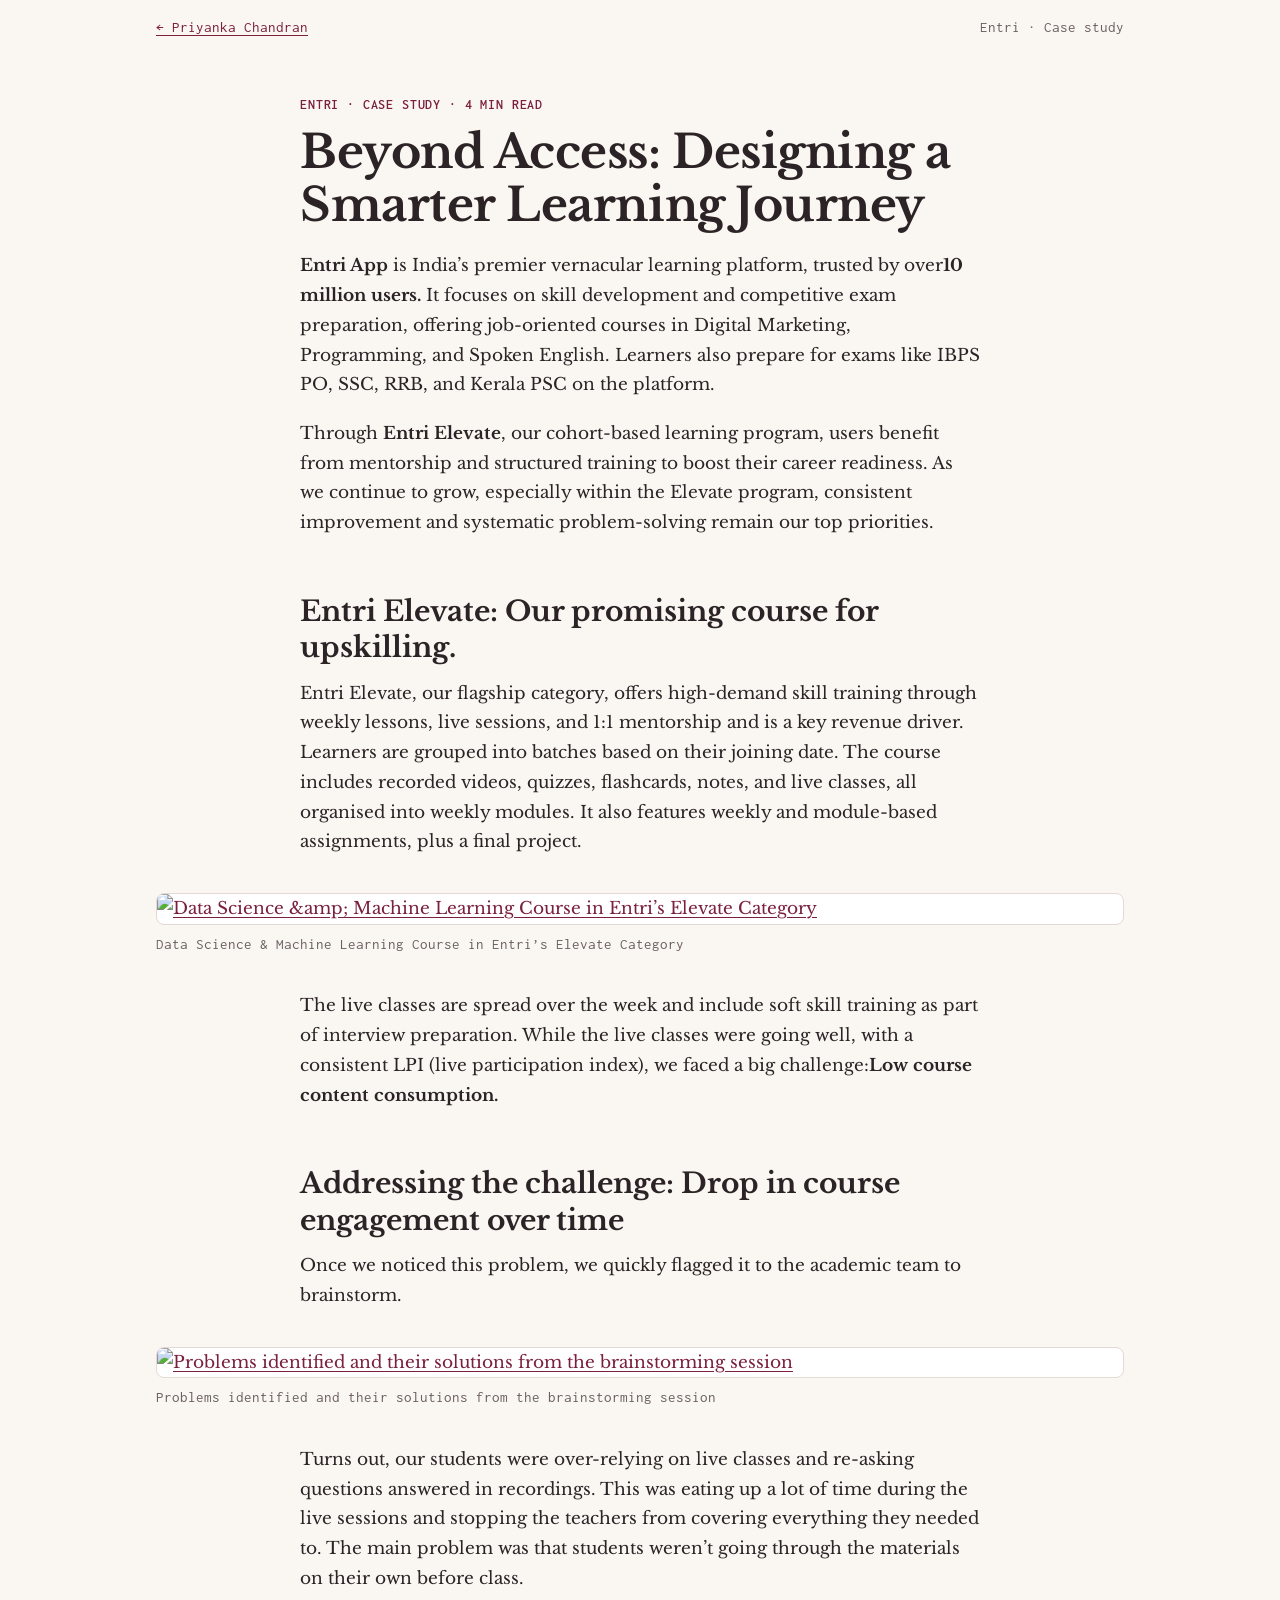
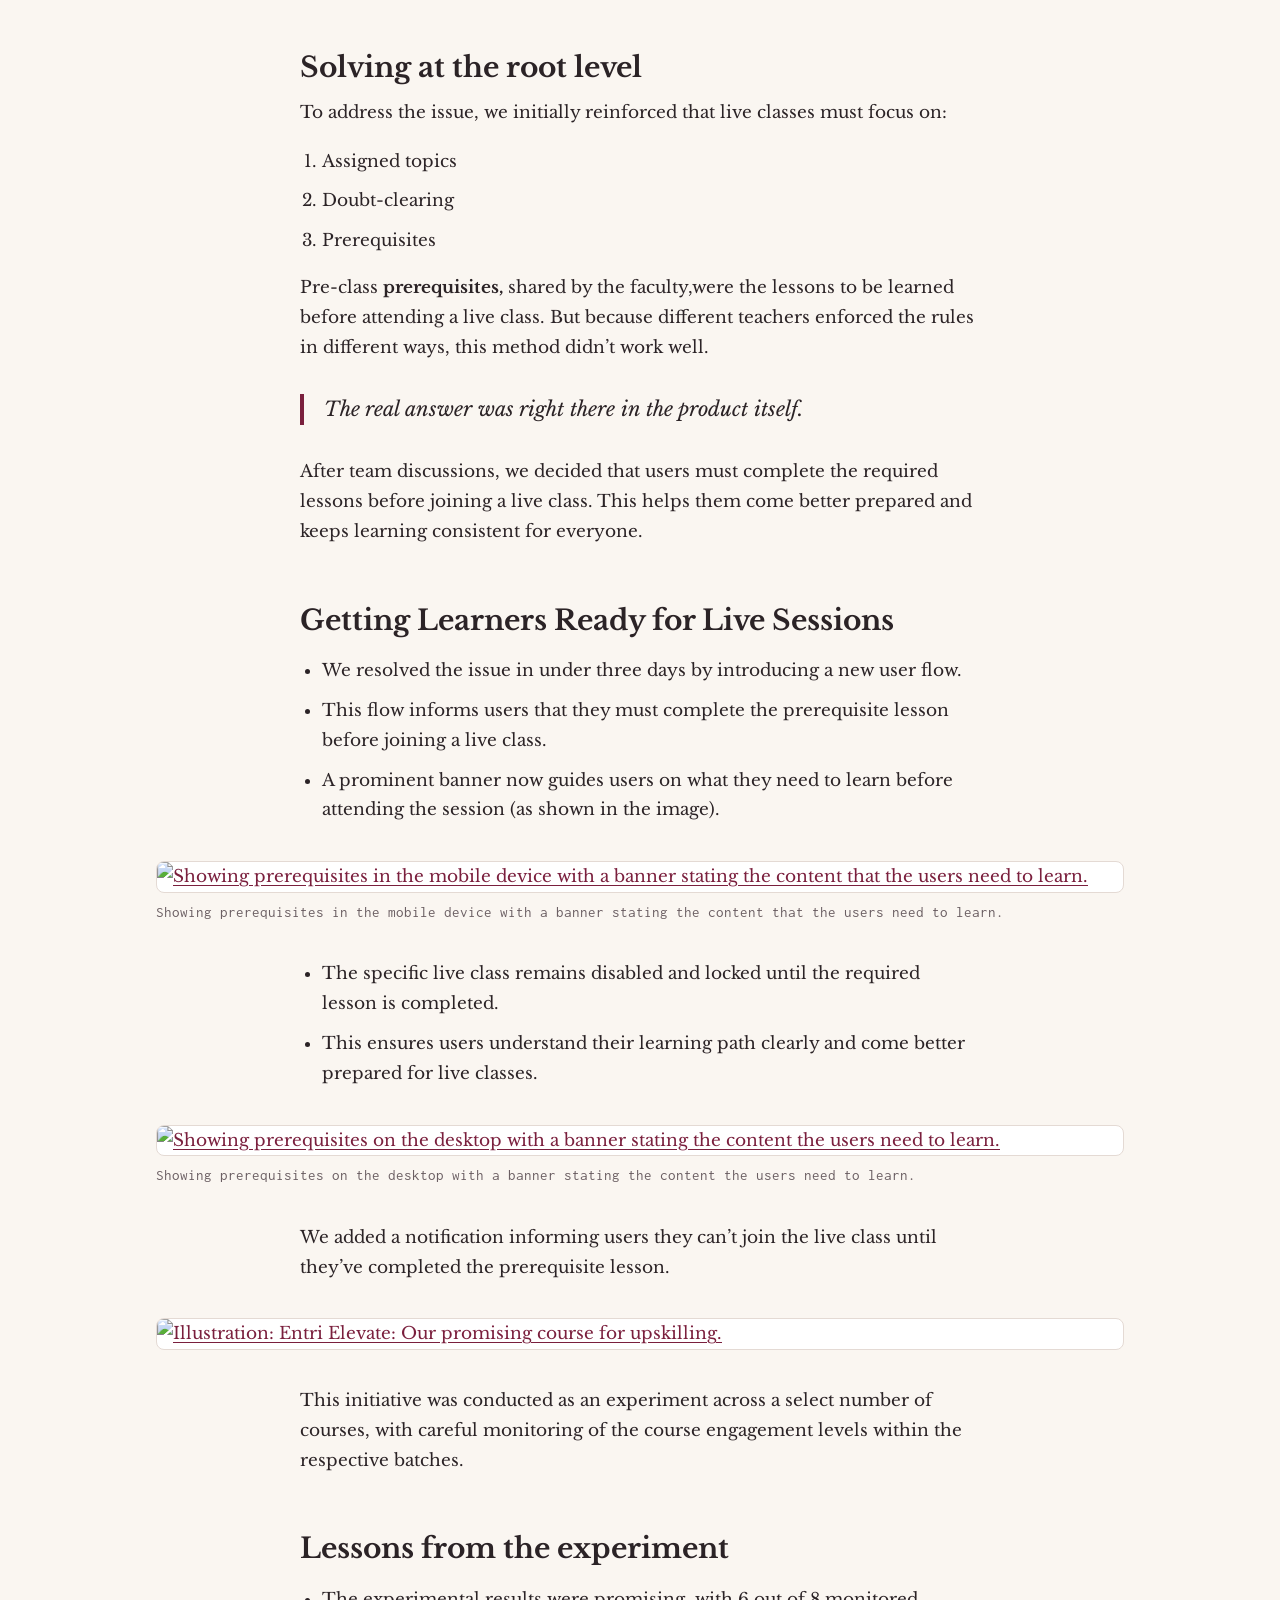
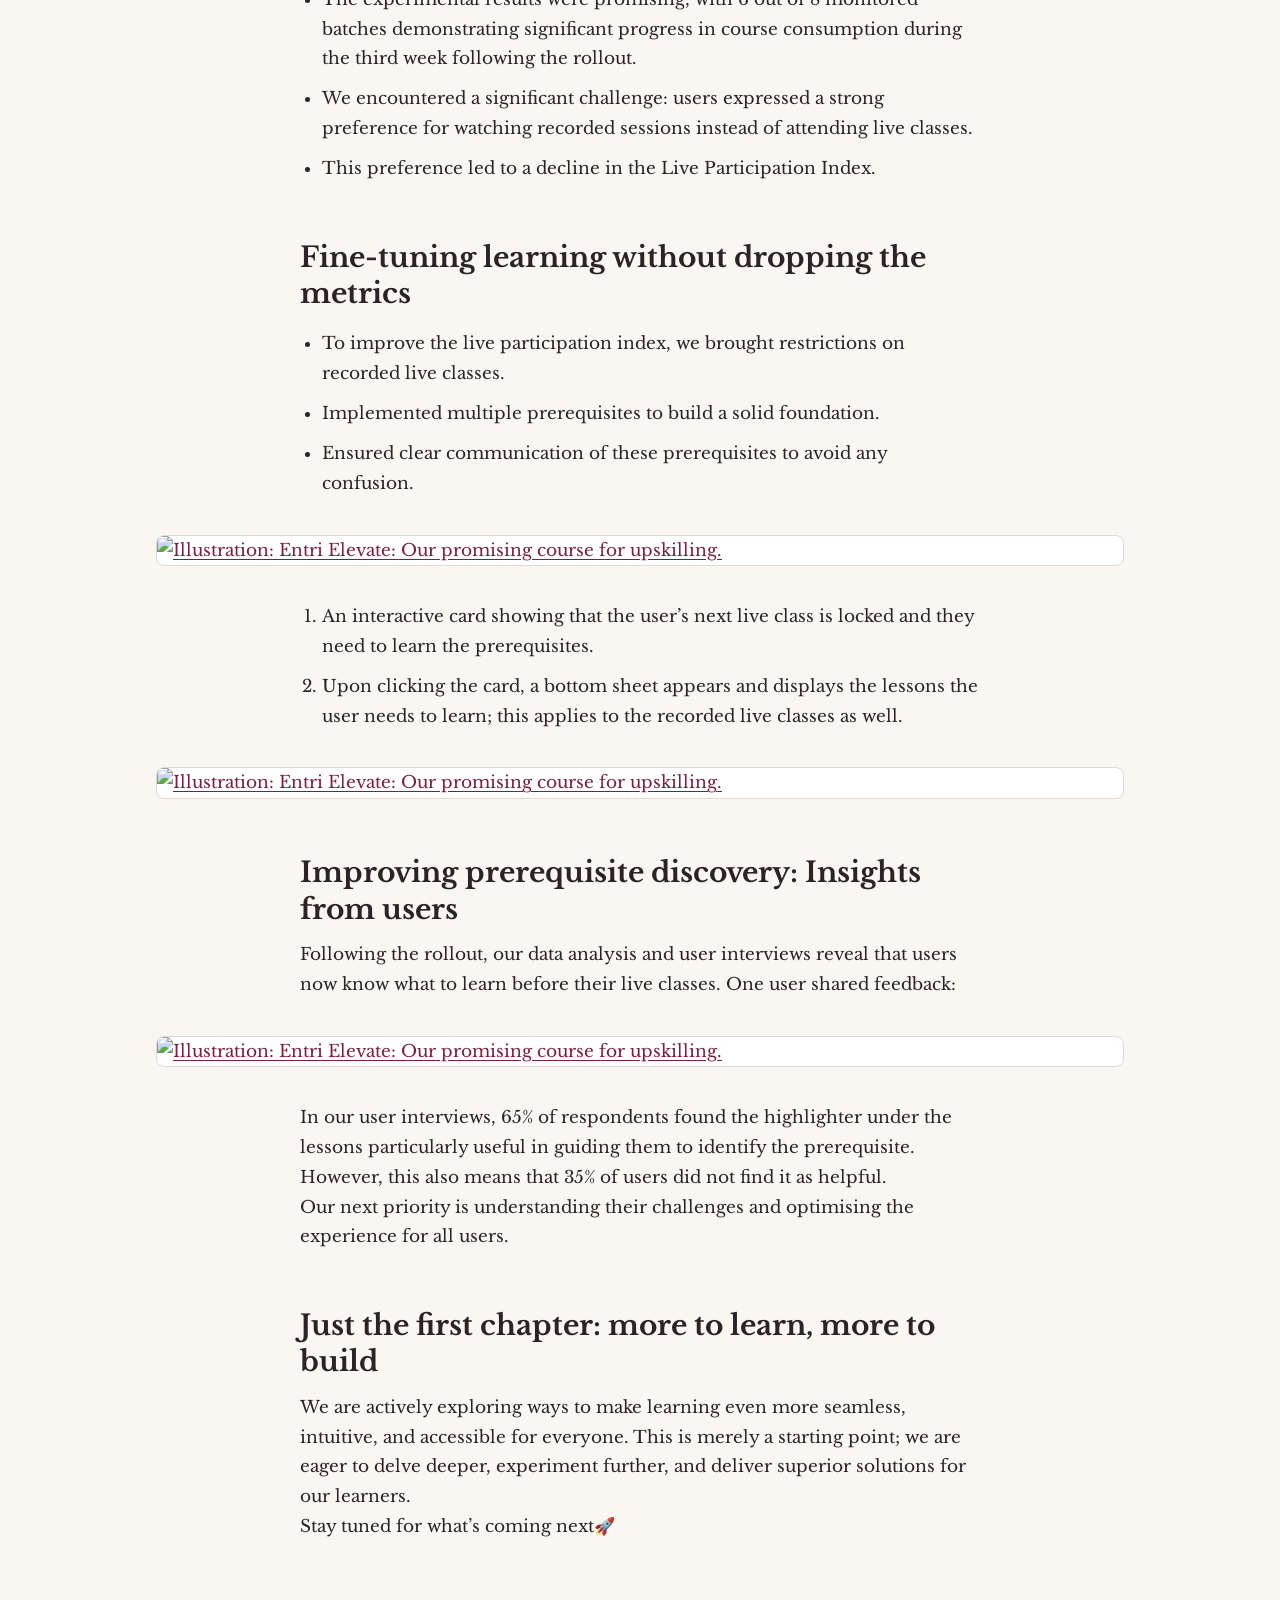
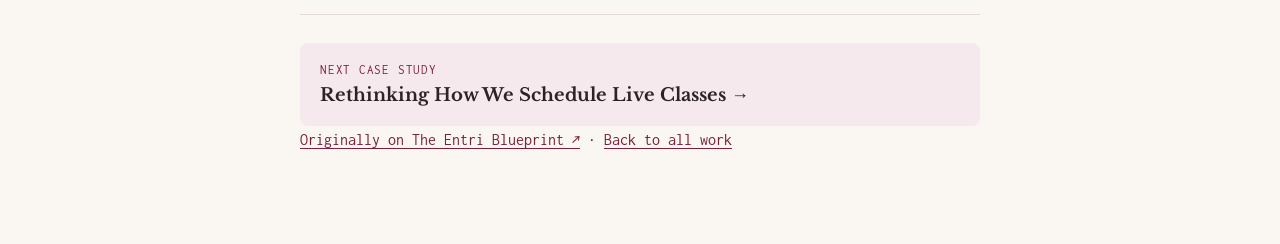
==== beyond-access/index.html @ 7c2c5c1c "Add case-study pages and assets from handoff package Co-Authored-By: Claude Opus 5.5 <noreply@anthro" ====
<!doctype html>
<html lang="en">
<head>
<meta charset="utf-8">
<meta name="viewport" content="width=device-width, initial-scale=1">
<title>Beyond Access: Designing a Smarter Learning Journey · Priyanka Chandran</title>
<meta name="description" content="Entri App is India’s premier vernacular learning platform, trusted by over10 million users. It focuses on skill development and competitive exam preparation, offering job-oriented courses in Digital M">
<link rel="canonical" href="https://pepperandpixels.com/beyond-access/">
<meta property="og:type" content="article">
<meta property="og:title" content="Beyond Access: Designing a Smarter Learning Journey">
<meta property="og:description" content="Entri App is India’s premier vernacular learning platform, trusted by over10 million users. It focuses on skill development and competitive exam preparation, offering job-oriented courses in Digital M">
<meta property="og:url" content="https://pepperandpixels.com/beyond-access/">
<link rel="preconnect" href="https://fonts.googleapis.com"><link rel="preconnect" href="https://fonts.gstatic.com" crossorigin>
<link href="https://fonts.googleapis.com/css2?family=Inconsolata:wght@400;600&family=Libre+Baskerville:ital,wght@0,400;0,700;1,400&display=swap" rel="stylesheet">
<link rel="stylesheet" href="/assets/case-study.css">
</head>
<body>
<a class="skip" href="#main">Skip to content</a>
<header class="bar"><a href="/">← Priyanka Chandran</a><span>Entri · Case study</span></header>
<main id="main" class="cs">
<p class="eyebrow">Entri · Case study · 4 min read</p>
<h1>Beyond Access: Designing a Smarter Learning Journey</h1>
<p><strong>Entri App</strong> is India’s premier vernacular learning platform, trusted by over<strong>10 million users.</strong> It focuses on skill development and competitive exam preparation, offering job-oriented courses in Digital Marketing, Programming, and Spoken English. Learners also prepare for exams like IBPS PO, SSC, RRB, and Kerala PSC on the platform.</p>
<p>Through <strong>Entri Elevate</strong>, our cohort-based learning program, users benefit from mentorship and structured training to boost their career readiness. As we continue to grow, especially within the Elevate program, consistent improvement and systematic problem-solving remain our top priorities.</p>
<h2 id="entri-elevate-our-promising-course-for-upskilling">Entri Elevate: Our promising course for upskilling.</h2>
<p>Entri Elevate, our flagship category, offers high-demand skill training through weekly lessons, live sessions, and 1:1 mentorship and is a key revenue driver.<br>Learners are grouped into batches based on their joining date. The course includes recorded videos, quizzes, flashcards, notes, and live classes, all organised into weekly modules. It also features weekly and module-based assignments, plus a final project.</p>
<div class="figs figs-1"><figure><a href="/img/beyond-access/01.webp" target="_blank" rel="noopener" aria-label="Open full-size image: Data Science &amp;amp; Machine Learning Course in Entri’s Elevate Category"><img src="/img/beyond-access/01.webp" alt="Data Science &amp;amp; Machine Learning Course in Entri’s Elevate Category" loading="lazy" decoding="async"></a><figcaption>Data Science &amp; Machine Learning Course in Entri’s Elevate Category</figcaption></figure></div>
<p>The live classes are spread over the week and include soft skill training as part of interview preparation. While the live classes were going well, with a consistent LPI (live participation index), we faced a big challenge:<strong>Low course content consumption.</strong></p>
<h2 id="addressing-the-challenge-drop-in-course-engagement-over-time">Addressing the challenge: Drop in course engagement over time</h2>
<p>Once we noticed this problem, we quickly flagged it to the academic team to brainstorm.</p>
<div class="figs figs-1"><figure><a href="/img/beyond-access/02.webp" target="_blank" rel="noopener" aria-label="Open full-size image: Problems identified and their solutions from the brainstorming session"><img src="/img/beyond-access/02.webp" alt="Problems identified and their solutions from the brainstorming session" loading="lazy" decoding="async"></a><figcaption>Problems identified and their solutions from the brainstorming session</figcaption></figure></div>
<p>Turns out, our students were over-relying on live classes and re-asking questions answered in recordings. This was eating up a lot of time during the live sessions and stopping the teachers from covering everything they needed to. The main problem was that students weren’t going through the materials on their own before class.</p>
<h2 id="solving-at-the-root-level">Solving at the root level</h2>
<p>To address the issue, we initially reinforced that live classes must focus on:</p>
<ol><li>Assigned topics</li><li>Doubt-clearing</li><li>Prerequisites</li></ol>
<p>Pre-class <strong>prerequisites,</strong> shared by the faculty,<strong></strong>were the lessons to be learned before attending a live class. But because different teachers enforced the rules in different ways, this method didn’t work well.</p>
<blockquote>The real answer was right there in the product itself.</blockquote>
<p>After team discussions, we decided that users must complete the required lessons before joining a live class. This helps them come better prepared and keeps learning consistent for everyone.</p>
<h2 id="getting-learners-ready-for-live-sessions">Getting Learners Ready for Live Sessions</h2>
<ul><li>We resolved the issue in under three days by introducing a new user flow.</li><li>This flow informs users that they must complete the prerequisite lesson before joining a live class.</li><li>A prominent banner now guides users on what they need to learn before attending the session (as shown in the image).</li></ul>
<div class="figs figs-1"><figure><a href="/img/beyond-access/03.webp" target="_blank" rel="noopener" aria-label="Open full-size image: Showing prerequisites in the mobile device with a banner stating the content that the users need to learn."><img src="/img/beyond-access/03.webp" alt="Showing prerequisites in the mobile device with a banner stating the content that the users need to learn." loading="lazy" decoding="async"></a><figcaption>Showing prerequisites in the mobile device with a banner stating the content that the users need to learn.</figcaption></figure></div>
<ul><li>The specific live class remains disabled and locked until the required lesson is completed.</li><li>This ensures users understand their learning path clearly and come better prepared for live classes.</li></ul>
<div class="figs figs-1"><figure><a href="/img/beyond-access/04.webp" target="_blank" rel="noopener" aria-label="Open full-size image: Showing prerequisites on the desktop with a banner stating the content the users need to learn."><img src="/img/beyond-access/04.webp" alt="Showing prerequisites on the desktop with a banner stating the content the users need to learn." loading="lazy" decoding="async"></a><figcaption>Showing prerequisites on the desktop with a banner stating the content the users need to learn.</figcaption></figure></div>
<p>We added a notification informing users they can’t join the live class until they’ve completed the prerequisite lesson.</p>
<div class="figs figs-1"><figure><a href="/img/beyond-access/05.webp" target="_blank" rel="noopener" aria-label="Open full-size image: Illustration: Entri Elevate: Our promising course for upskilling."><img src="/img/beyond-access/05.webp" alt="Illustration: Entri Elevate: Our promising course for upskilling." loading="lazy" decoding="async"></a></figure></div>
<p>This initiative was conducted as an experiment across a select number of courses, with careful monitoring of the course engagement levels within the respective batches.</p>
<h2 id="lessons-from-the-experiment">Lessons from the experiment</h2>
<ul><li>The experimental results were promising, with 6 out of 8 monitored batches demonstrating significant progress in course consumption during the third week following the rollout.</li><li>We encountered a significant challenge: users expressed a strong preference for watching recorded sessions instead of attending live classes.</li><li>This preference led to a decline in the Live Participation Index.</li></ul>
<h2 id="fine-tuning-learning-without-dropping-the-metrics">Fine-tuning learning without dropping the metrics</h2>
<ul><li>To improve the live participation index, we brought restrictions on recorded live classes.</li><li>Implemented multiple prerequisites to build a solid foundation.</li><li>Ensured clear communication of these prerequisites to avoid any confusion.</li></ul>
<div class="figs figs-1"><figure><a href="/img/beyond-access/06.webp" target="_blank" rel="noopener" aria-label="Open full-size image: Illustration: Entri Elevate: Our promising course for upskilling."><img src="/img/beyond-access/06.webp" alt="Illustration: Entri Elevate: Our promising course for upskilling." loading="lazy" decoding="async"></a></figure></div>
<ol><li>An interactive card showing that the user’s next live class is locked and they need to learn the prerequisites.</li><li>Upon clicking the card, a bottom sheet appears and displays the lessons the user needs to learn; this applies to the recorded live classes as well.</li></ol>
<div class="figs figs-1"><figure><a href="/img/beyond-access/07.webp" target="_blank" rel="noopener" aria-label="Open full-size image: Illustration: Entri Elevate: Our promising course for upskilling."><img src="/img/beyond-access/07.webp" alt="Illustration: Entri Elevate: Our promising course for upskilling." loading="lazy" decoding="async"></a></figure></div>
<h2 id="improving-prerequisite-discovery-insights-from-users">Improving prerequisite discovery: Insights from users</h2>
<p>Following the rollout, our data analysis and user interviews reveal that users now know what to learn before their live classes. One user shared feedback:</p>
<div class="figs figs-1"><figure><a href="/img/beyond-access/08.webp" target="_blank" rel="noopener" aria-label="Open full-size image: Illustration: Entri Elevate: Our promising course for upskilling."><img src="/img/beyond-access/08.webp" alt="Illustration: Entri Elevate: Our promising course for upskilling." loading="lazy" decoding="async"></a></figure></div>
<p>In our user interviews, 65% of respondents found the highlighter under the lessons particularly useful in guiding them to identify the prerequisite. However, this also means that 35% of users did not find it as helpful.<br>Our next priority is understanding their challenges and optimising the experience for all users.</p>
<h2 id="just-the-first-chapter-more-to-learn-more-to-build">Just the first chapter: more to learn, more to build</h2>
<p>We are actively exploring ways to make learning even more seamless, intuitive, and accessible for everyone. This is merely a starting point; we are eager to delve deeper, experiment further, and deliver superior solutions for our learners.<br>Stay tuned for what’s coming next🚀</p>
<nav class="cs-end" aria-label="More">
  <a class="next" href="/live-classes/"><small>Next case study</small>Rethinking How We Schedule Live Classes →</a>
  <p><a href="https://epd-blog.entri.team/beyond-access-designing-a-smarter-learning-journey-f941a3b6b0d4" target="_blank" rel="noopener">Originally on The Entri Blueprint ↗</a> · <a href="/">Back to all work</a></p>
</nav>
</main>
</body>
</html>
---- assets/case-study.css ----
/* Case-study pages. Palette is a placeholder: change the variables, nothing else. */
:root{
  --bg:#FAF6F1; --ink:#2B2326; --muted:#6B5F63; --line:#E4DAD4;
  --accent:#7A1F3D; --accent-strong:#5E1630; --tint:#F6E9ED;
  --font-body:"Libre Baskerville",Georgia,"Times New Roman",serif;
  --font-mono:"Inconsolata",ui-monospace,Menlo,Consolas,monospace;
}
*{box-sizing:border-box}
html{-webkit-text-size-adjust:100%}
body{margin:0;background:var(--bg);color:var(--ink);font:400 17px/1.75 var(--font-body)}
.skip{position:absolute;left:-999px;top:8px;background:var(--accent);color:#fff;padding:8px 12px;z-index:10}
.skip:focus{left:8px}
.bar{display:flex;justify-content:space-between;gap:16px;max-width:1000px;margin:0 auto;padding:18px 16px;font:400 15px/1.3 var(--font-mono)}
.bar span{color:var(--muted)}
a{color:var(--accent);text-underline-offset:3px}
a:hover{color:var(--accent-strong)}
a:focus-visible{outline:3px solid var(--accent);outline-offset:3px;border-radius:2px}
.cs{max-width:1000px;margin:0 auto;padding:8px 16px 72px}
.cs > :is(p,h1,h2,h3,ul,ol,blockquote,dl,nav){max-width:680px;margin-inline:auto}
.eyebrow{font:600 14px/1.3 var(--font-mono);letter-spacing:.06em;text-transform:uppercase;color:var(--accent);margin-top:32px;margin-bottom:12px}
h1{font:700 clamp(30px,6vw,46px)/1.15 var(--font-body);margin-top:0;margin-bottom:20px;letter-spacing:-.01em}
h2{font:700 clamp(23px,4vw,28px)/1.3 var(--font-body);margin-top:56px;margin-bottom:12px}
h3{font:700 20px/1.4 var(--font-body);margin-top:36px}
p,li{margin-top:0;margin-bottom:1.1em}
ul,ol{padding-left:1.3em}
li{margin-bottom:.6em}
.dek{font-style:italic;font-size:19px;line-height:1.6;color:var(--muted)}
.callout{background:var(--tint);border-left:4px solid var(--accent);padding:16px 20px;border-radius:0 6px 6px 0;margin-block:28px}
.glance{display:grid;grid-template-columns:repeat(auto-fit,minmax(200px,1fr));gap:0 24px;margin-block:28px;padding:16px 0;border-block:1px solid var(--line);font-family:var(--font-mono);font-size:16px;line-height:1.5}
.glance div{padding:8px 0}
.glance dt{font-size:13px;letter-spacing:.06em;text-transform:uppercase;color:var(--muted)}
.glance dd{margin:2px 0 0}
blockquote{margin-block:32px;padding-left:20px;border-left:4px solid var(--accent);font-style:italic;font-size:20px;line-height:1.55}
.figs{display:grid;gap:16px;margin:36px 0}
.figs-2,.figs-4{grid-template-columns:1fr}
figure{margin:0}
figure a{display:block}
figure img{display:block;width:100%;height:auto;border:1px solid var(--line);border-radius:8px;background:#fff}
figcaption{font:400 15px/1.5 var(--font-mono);color:var(--muted);margin-top:8px}
@media (min-width:820px){ .figs-2,.figs-4{grid-template-columns:1fr 1fr} .figs-3{grid-template-columns:1fr 1fr 1fr} }
.cs-end{margin-top:72px;padding-top:28px;border-top:1px solid var(--line);font-family:var(--font-mono);font-size:16px}
.cs-end .next{display:block;padding:18px 20px;background:var(--tint);border-radius:8px;text-decoration:none;color:var(--ink);font:700 18px/1.4 var(--font-body)}
.cs-end .next small{display:block;font:400 13px/1.4 var(--font-mono);letter-spacing:.06em;text-transform:uppercase;color:var(--accent);margin-bottom:4px}
.cs-end .next:hover{outline:2px solid var(--accent)}
@media (max-width:480px){ body{font-size:16px} .glance{grid-template-columns:1fr 1fr} }
@media (prefers-reduced-motion:no-preference){ .cs-end .next{transition:outline-color .2s} }
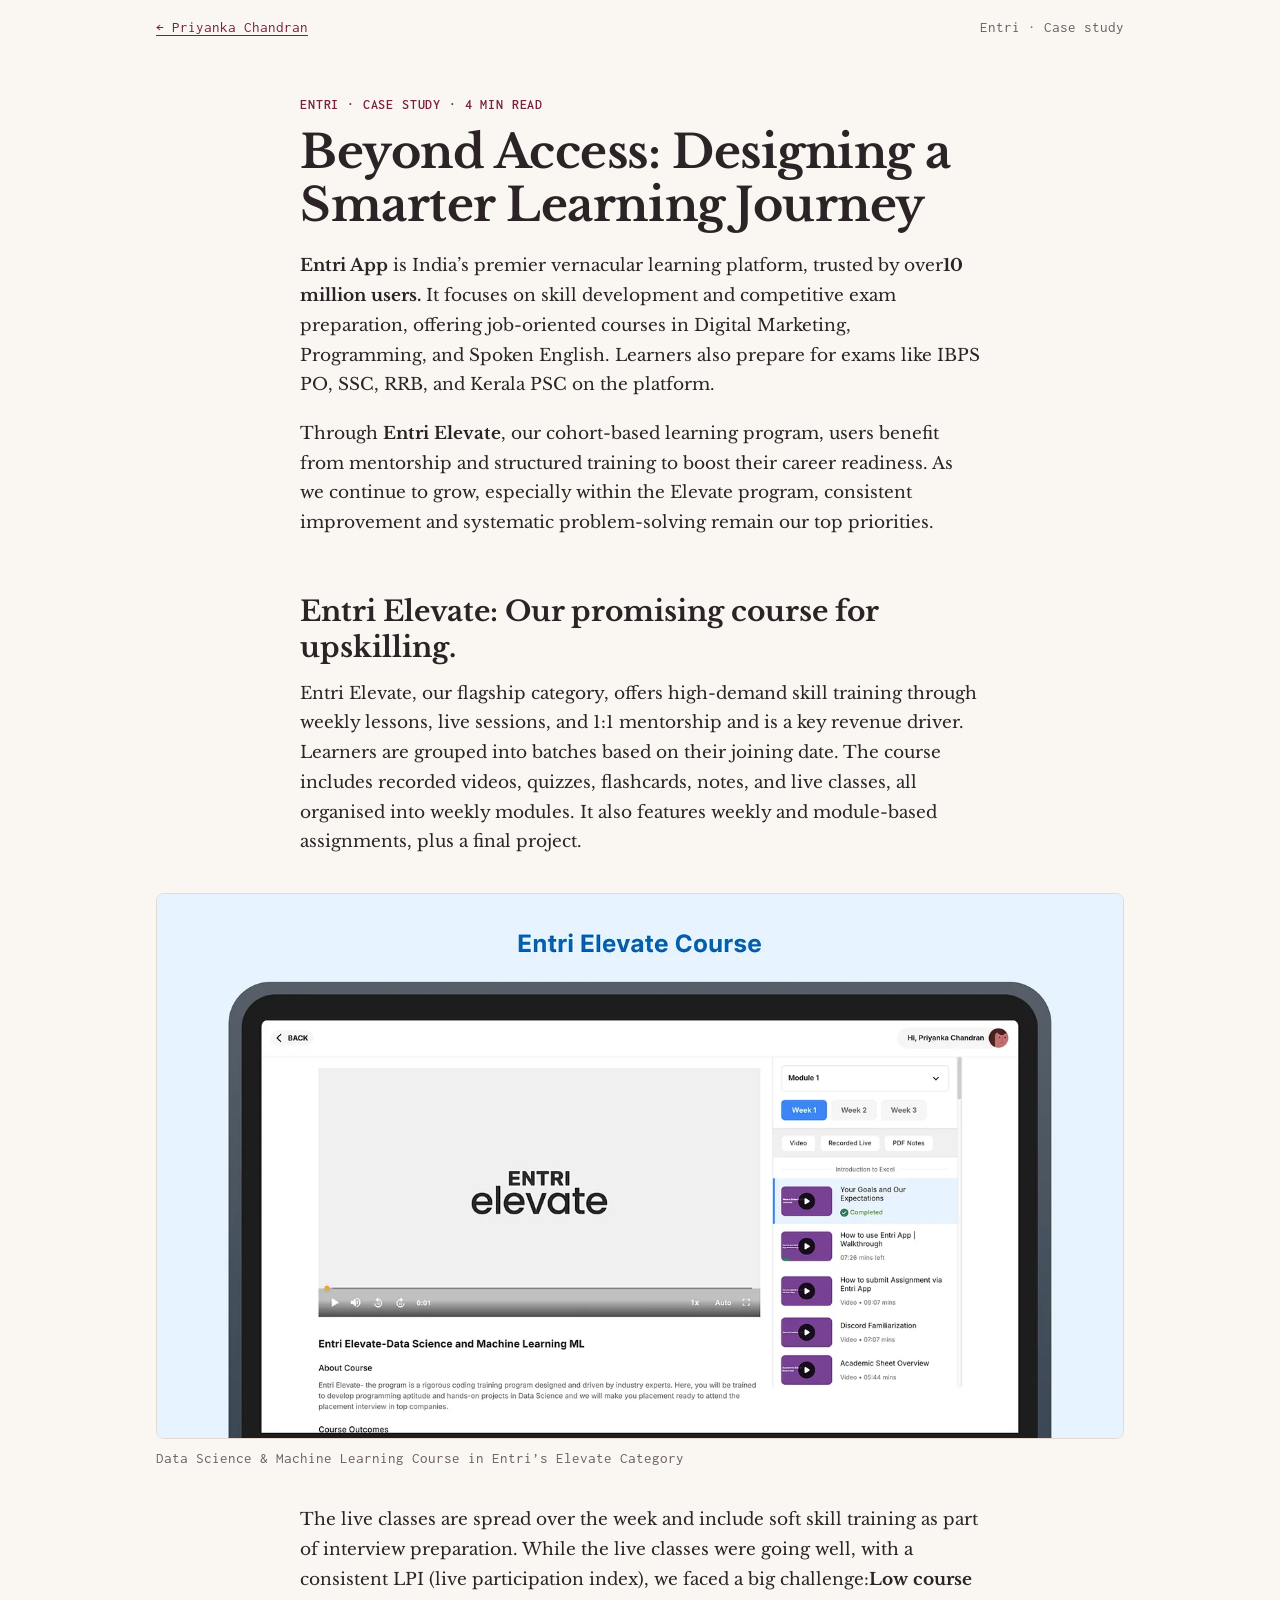
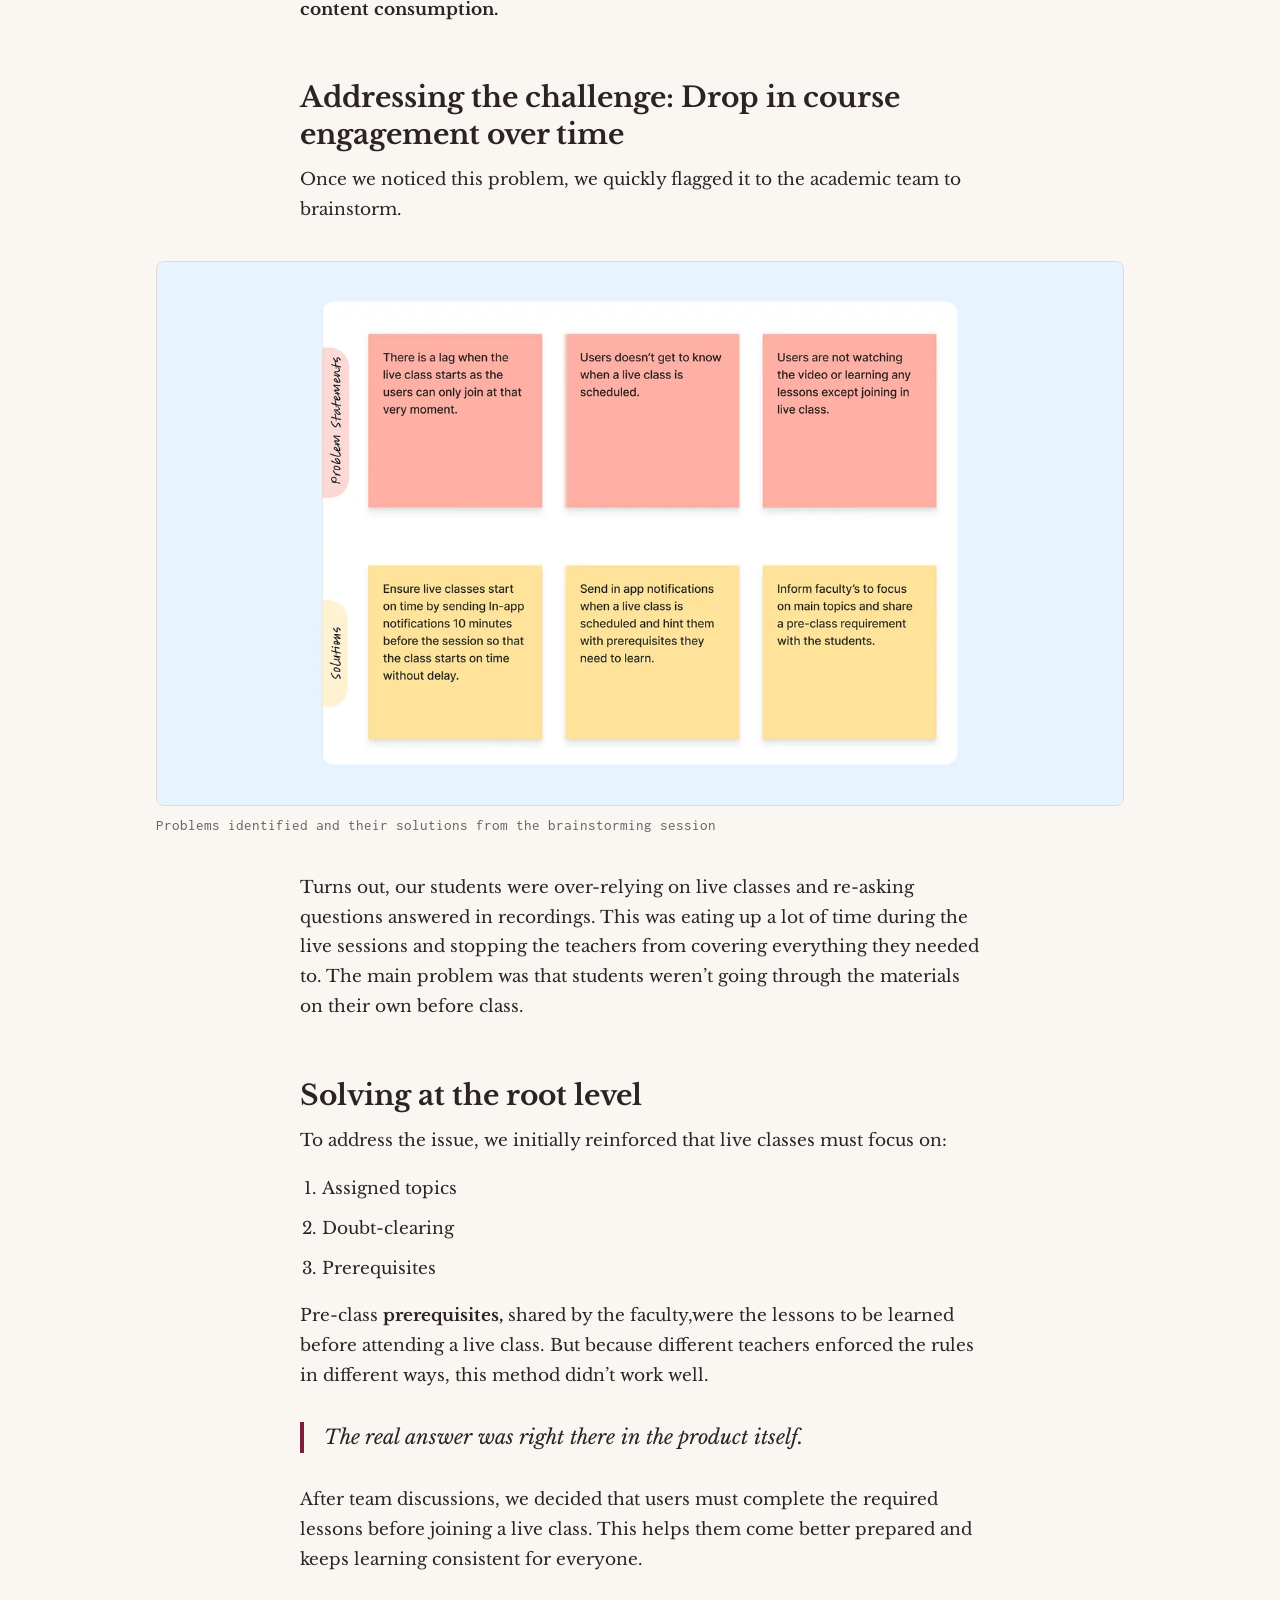
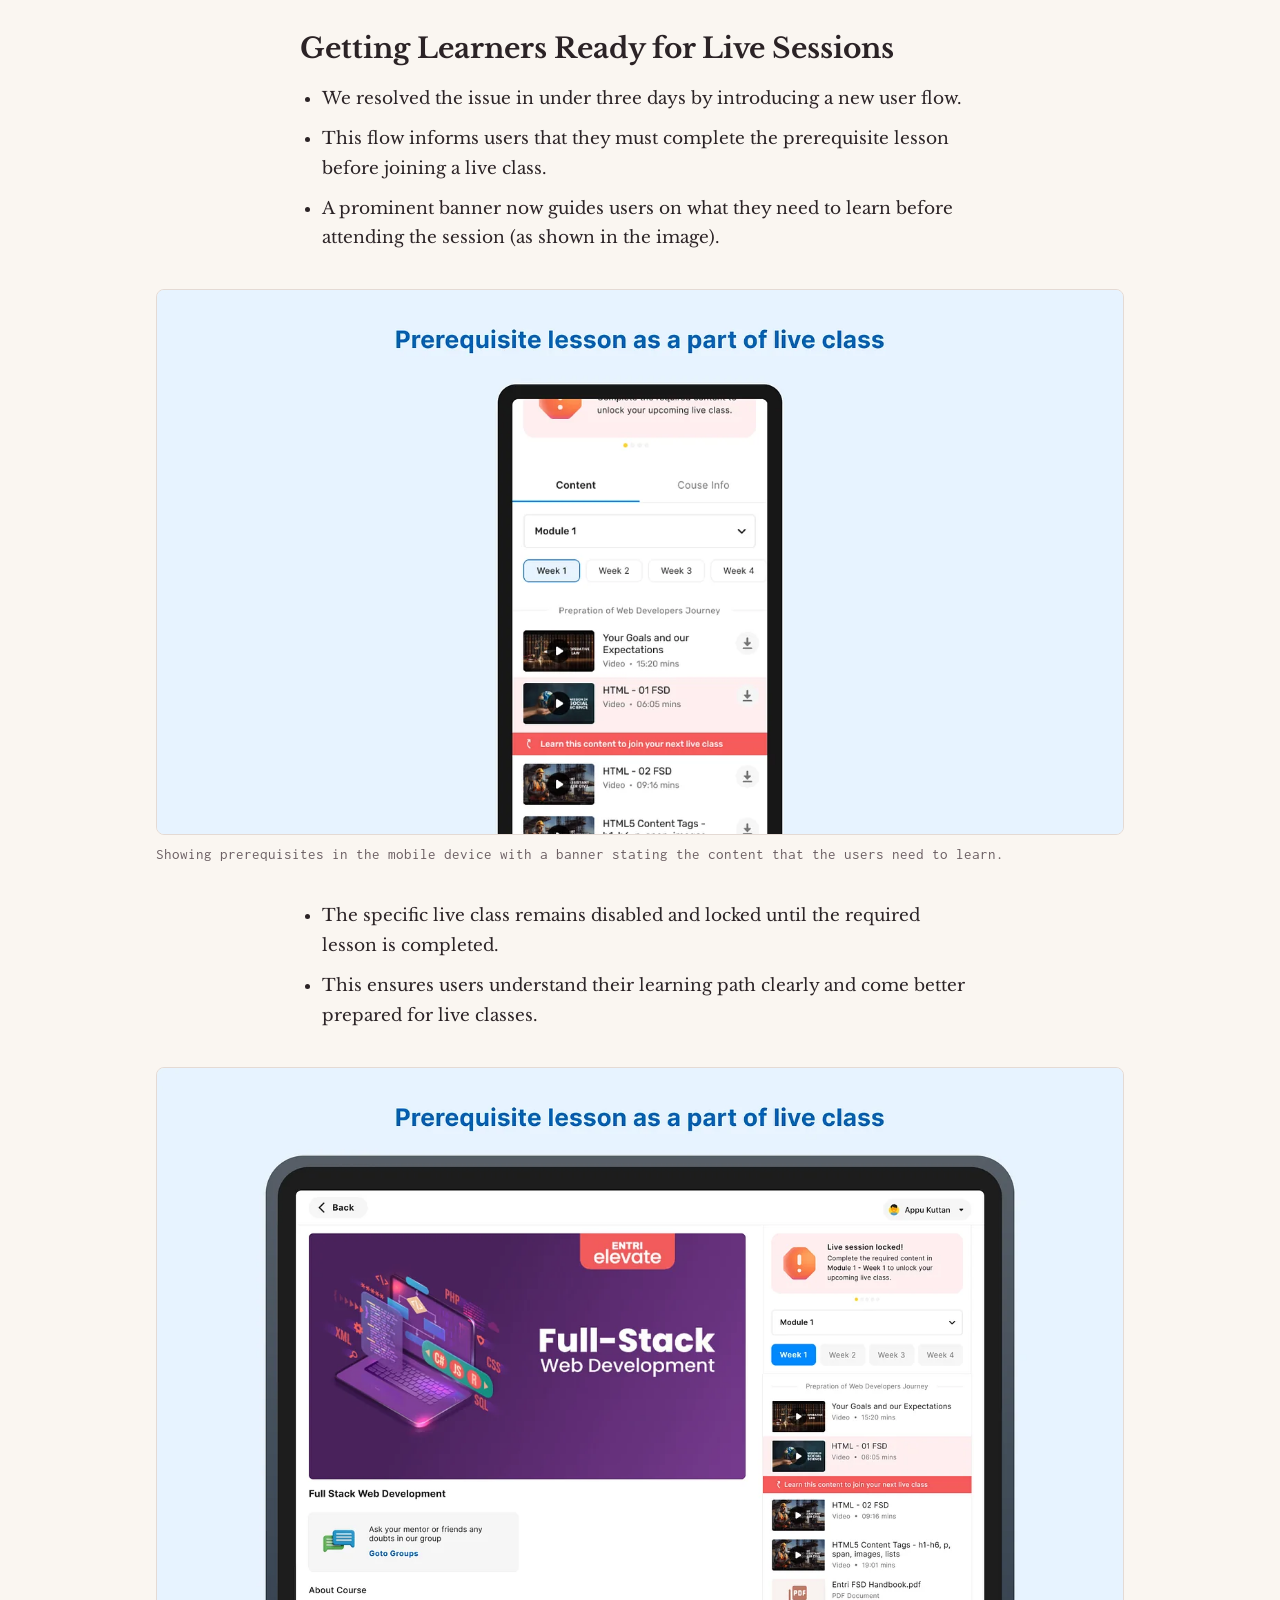
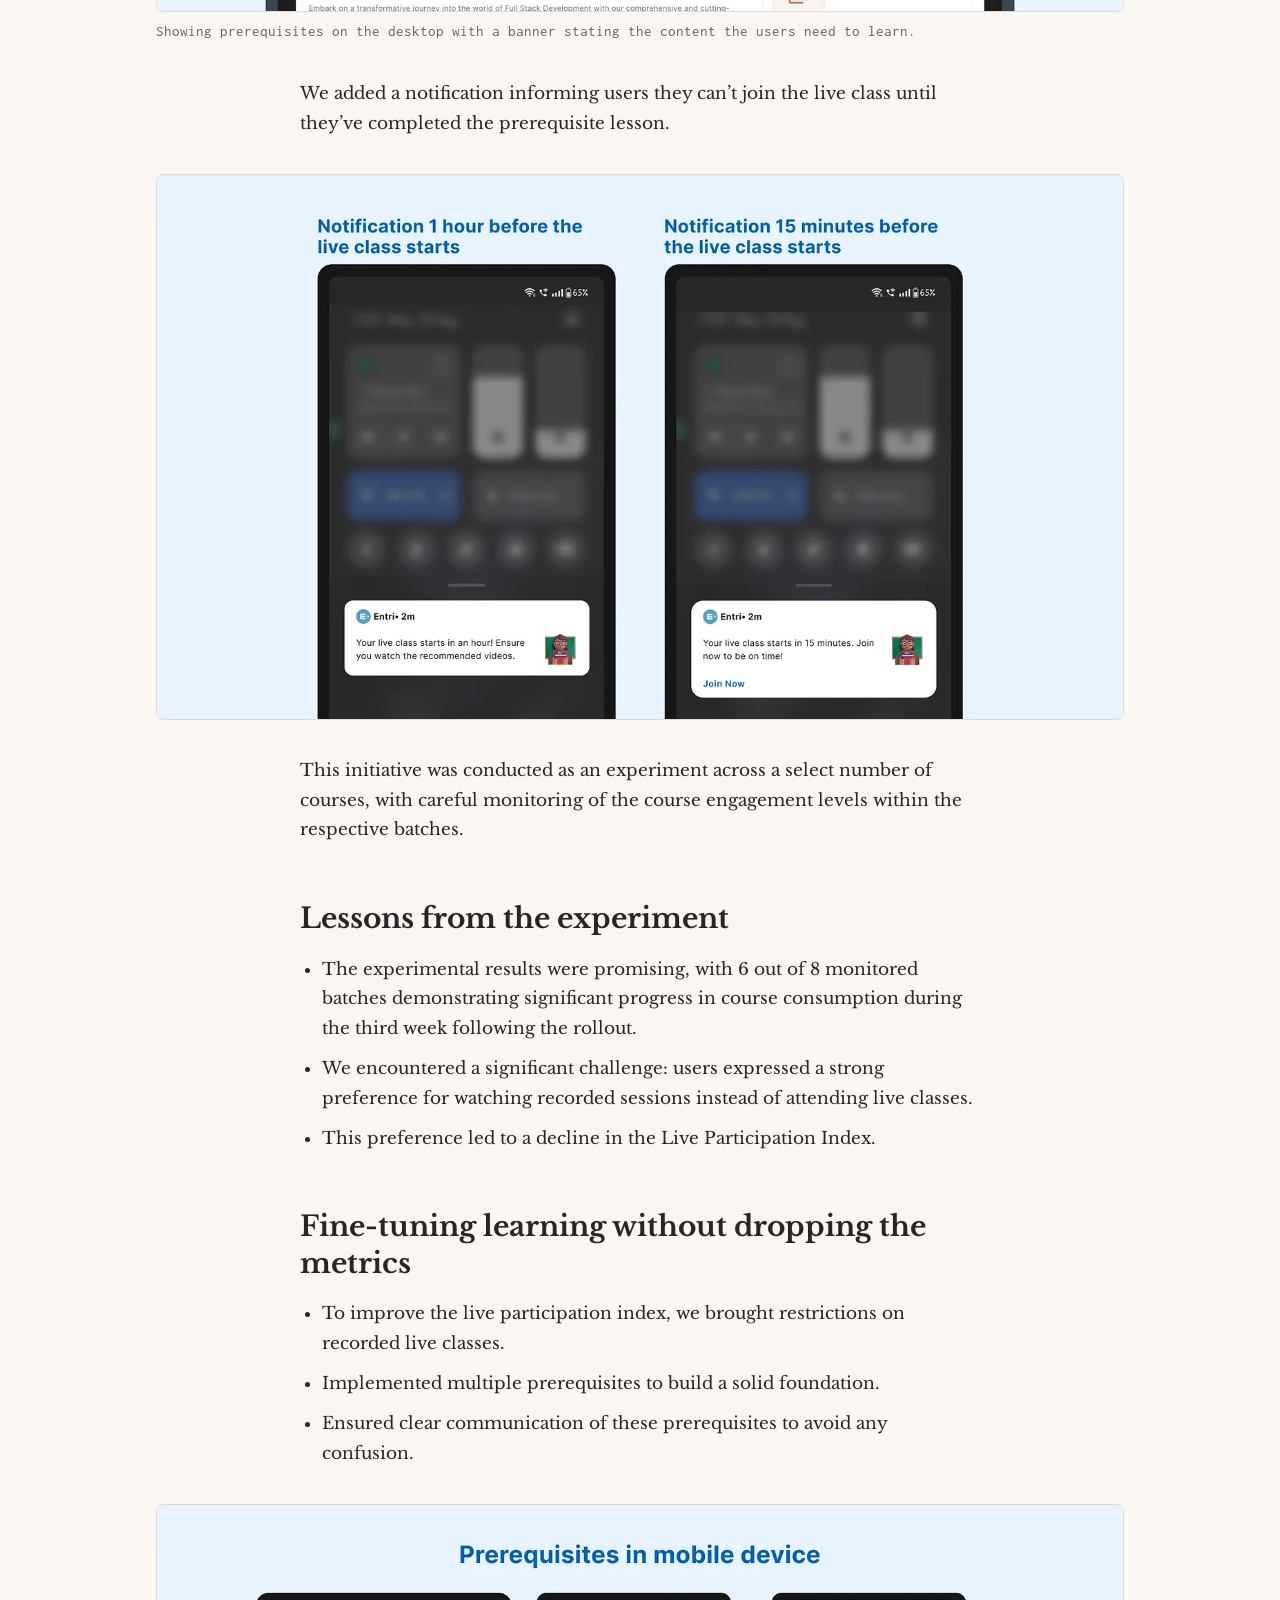
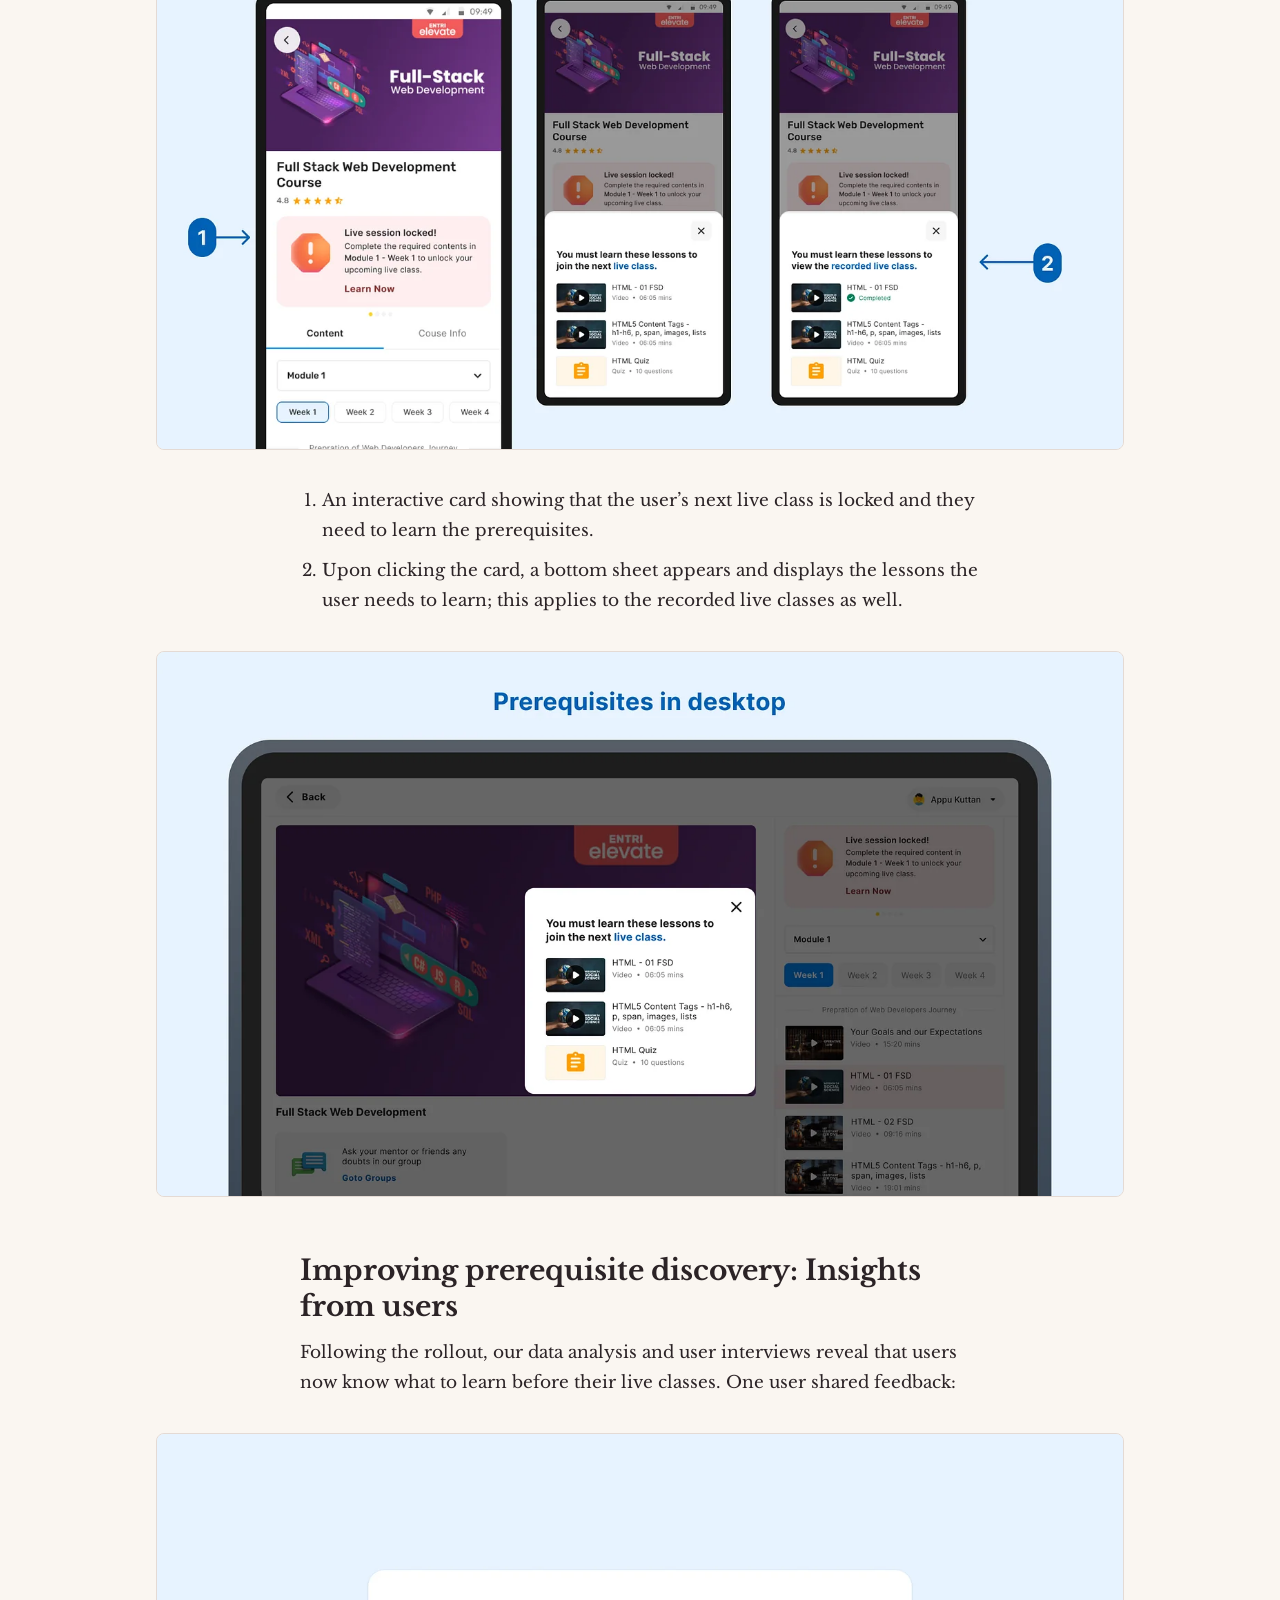
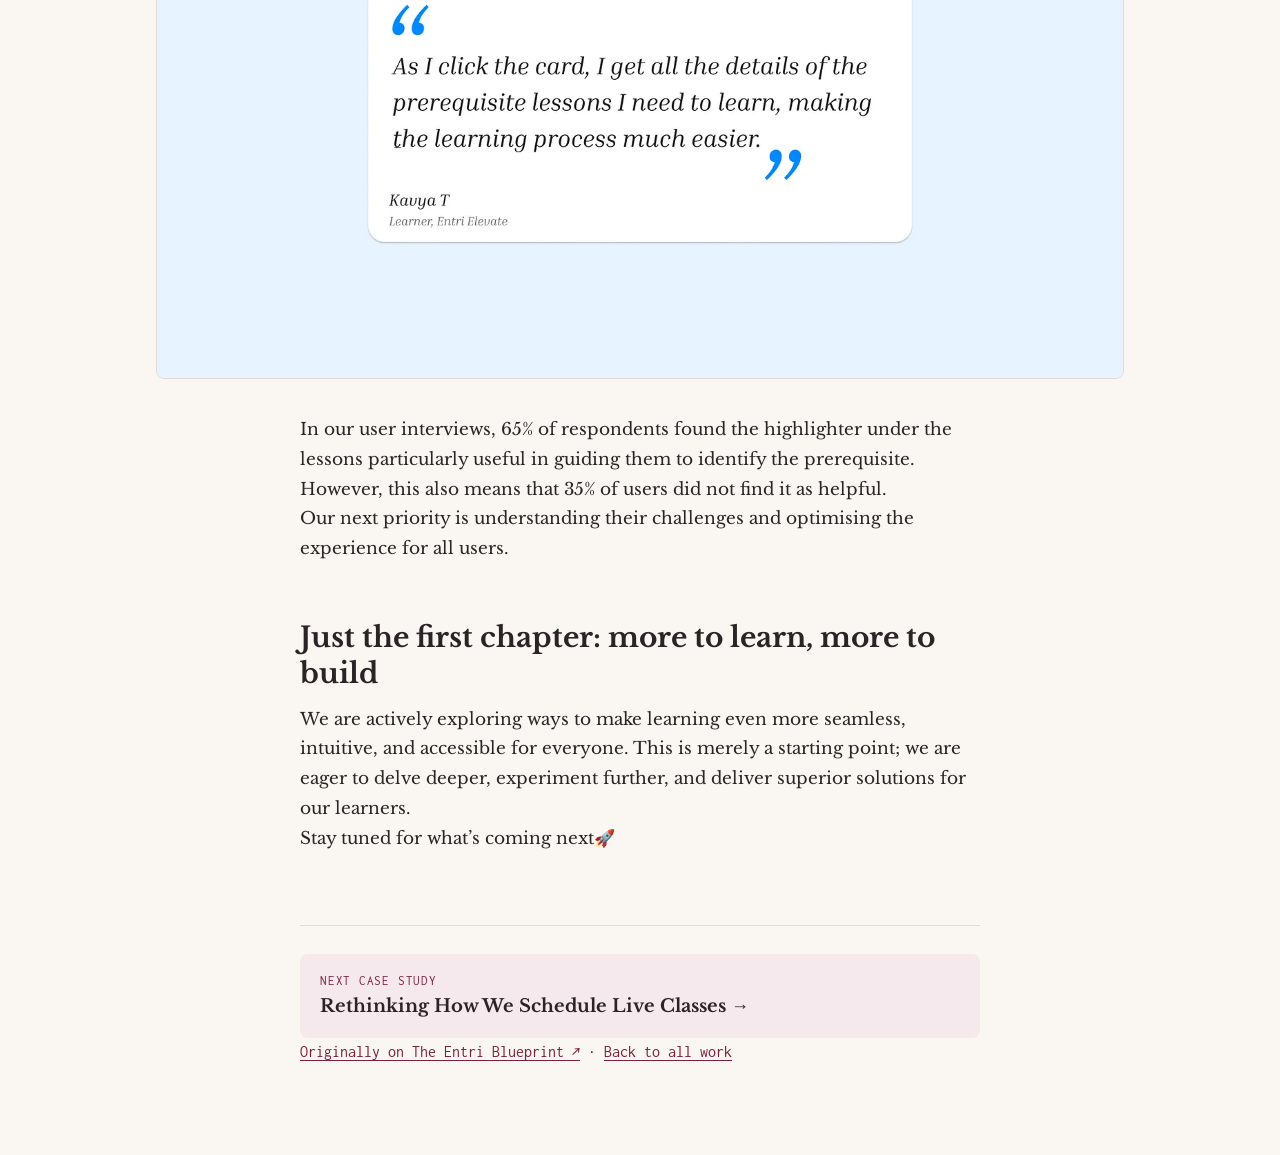
==== commit 54f8193d: "Beyond Access case study: add images (8 WebP, 328 KB) with alt text Co-Authored-By: Claude Opus 5.5 " ====
--- a/beyond-access/index.html
+++ b/beyond-access/index.html
@@ -24,11 +24,11 @@
 <p>Through <strong>Entri Elevate</strong>, our cohort-based learning program, users benefit from mentorship and structured training to boost their career readiness. As we continue to grow, especially within the Elevate program, consistent improvement and systematic problem-solving remain our top priorities.</p>
 <h2 id="entri-elevate-our-promising-course-for-upskilling">Entri Elevate: Our promising course for upskilling.</h2>
 <p>Entri Elevate, our flagship category, offers high-demand skill training through weekly lessons, live sessions, and 1:1 mentorship and is a key revenue driver.<br>Learners are grouped into batches based on their joining date. The course includes recorded videos, quizzes, flashcards, notes, and live classes, all organised into weekly modules. It also features weekly and module-based assignments, plus a final project.</p>
-<div class="figs figs-1"><figure><a href="/img/beyond-access/01.webp" target="_blank" rel="noopener" aria-label="Open full-size image: Data Science &amp;amp; Machine Learning Course in Entri’s Elevate Category"><img src="/img/beyond-access/01.webp" alt="Data Science &amp;amp; Machine Learning Course in Entri’s Elevate Category" loading="lazy" decoding="async"></a><figcaption>Data Science &amp; Machine Learning Course in Entri’s Elevate Category</figcaption></figure></div>
+<div class="figs figs-1"><figure><a href="/img/beyond-access/01.webp" target="_blank" rel="noopener" aria-label="Open full-size image: Data Science &amp;amp; Machine Learning Course in Entri’s Elevate Category"><img src="/img/beyond-access/01.webp" alt="Data Science &amp;amp; Machine Learning Course in Entri’s Elevate Category" width="1400" height="788" loading="lazy" decoding="async"></a><figcaption>Data Science &amp; Machine Learning Course in Entri’s Elevate Category</figcaption></figure></div>
 <p>The live classes are spread over the week and include soft skill training as part of interview preparation. While the live classes were going well, with a consistent LPI (live participation index), we faced a big challenge:<strong>Low course content consumption.</strong></p>
 <h2 id="addressing-the-challenge-drop-in-course-engagement-over-time">Addressing the challenge: Drop in course engagement over time</h2>
 <p>Once we noticed this problem, we quickly flagged it to the academic team to brainstorm.</p>
-<div class="figs figs-1"><figure><a href="/img/beyond-access/02.webp" target="_blank" rel="noopener" aria-label="Open full-size image: Problems identified and their solutions from the brainstorming session"><img src="/img/beyond-access/02.webp" alt="Problems identified and their solutions from the brainstorming session" loading="lazy" decoding="async"></a><figcaption>Problems identified and their solutions from the brainstorming session</figcaption></figure></div>
+<div class="figs figs-1"><figure><a href="/img/beyond-access/02.webp" target="_blank" rel="noopener" aria-label="Open full-size image: Problems identified and their solutions from the brainstorming session"><img src="/img/beyond-access/02.webp" alt="Problems identified and their solutions from the brainstorming session" width="1400" height="788" loading="lazy" decoding="async"></a><figcaption>Problems identified and their solutions from the brainstorming session</figcaption></figure></div>
 <p>Turns out, our students were over-relying on live classes and re-asking questions answered in recordings. This was eating up a lot of time during the live sessions and stopping the teachers from covering everything they needed to. The main problem was that students weren’t going through the materials on their own before class.</p>
 <h2 id="solving-at-the-root-level">Solving at the root level</h2>
 <p>To address the issue, we initially reinforced that live classes must focus on:</p>
@@ -38,22 +38,22 @@
 <p>After team discussions, we decided that users must complete the required lessons before joining a live class. This helps them come better prepared and keeps learning consistent for everyone.</p>
 <h2 id="getting-learners-ready-for-live-sessions">Getting Learners Ready for Live Sessions</h2>
 <ul><li>We resolved the issue in under three days by introducing a new user flow.</li><li>This flow informs users that they must complete the prerequisite lesson before joining a live class.</li><li>A prominent banner now guides users on what they need to learn before attending the session (as shown in the image).</li></ul>
-<div class="figs figs-1"><figure><a href="/img/beyond-access/03.webp" target="_blank" rel="noopener" aria-label="Open full-size image: Showing prerequisites in the mobile device with a banner stating the content that the users need to learn."><img src="/img/beyond-access/03.webp" alt="Showing prerequisites in the mobile device with a banner stating the content that the users need to learn." loading="lazy" decoding="async"></a><figcaption>Showing prerequisites in the mobile device with a banner stating the content that the users need to learn.</figcaption></figure></div>
+<div class="figs figs-1"><figure><a href="/img/beyond-access/03.webp" target="_blank" rel="noopener" aria-label="Open full-size image: Showing prerequisites in the mobile device with a banner stating the content that the users need to learn."><img src="/img/beyond-access/03.webp" alt="Showing prerequisites in the mobile device with a banner stating the content that the users need to learn." width="1400" height="788" loading="lazy" decoding="async"></a><figcaption>Showing prerequisites in the mobile device with a banner stating the content that the users need to learn.</figcaption></figure></div>
 <ul><li>The specific live class remains disabled and locked until the required lesson is completed.</li><li>This ensures users understand their learning path clearly and come better prepared for live classes.</li></ul>
-<div class="figs figs-1"><figure><a href="/img/beyond-access/04.webp" target="_blank" rel="noopener" aria-label="Open full-size image: Showing prerequisites on the desktop with a banner stating the content the users need to learn."><img src="/img/beyond-access/04.webp" alt="Showing prerequisites on the desktop with a banner stating the content the users need to learn." loading="lazy" decoding="async"></a><figcaption>Showing prerequisites on the desktop with a banner stating the content the users need to learn.</figcaption></figure></div>
+<div class="figs figs-1"><figure><a href="/img/beyond-access/04.webp" target="_blank" rel="noopener" aria-label="Open full-size image: Showing prerequisites on the desktop with a banner stating the content the users need to learn."><img src="/img/beyond-access/04.webp" alt="Showing prerequisites on the desktop with a banner stating the content the users need to learn." width="1400" height="788" loading="lazy" decoding="async"></a><figcaption>Showing prerequisites on the desktop with a banner stating the content the users need to learn.</figcaption></figure></div>
 <p>We added a notification informing users they can’t join the live class until they’ve completed the prerequisite lesson.</p>
-<div class="figs figs-1"><figure><a href="/img/beyond-access/05.webp" target="_blank" rel="noopener" aria-label="Open full-size image: Illustration: Entri Elevate: Our promising course for upskilling."><img src="/img/beyond-access/05.webp" alt="Illustration: Entri Elevate: Our promising course for upskilling." loading="lazy" decoding="async"></a></figure></div>
+<div class="figs figs-1"><figure><a href="/img/beyond-access/05.webp" target="_blank" rel="noopener" aria-label="Open full-size image: Live class reminder notifications"><img src="/img/beyond-access/05.webp" alt="Two phone notifications: one an hour before the live class reminding learners to watch the recommended videos, and one 15 minutes before with a Join now button" width="1400" height="788" loading="lazy" decoding="async"></a></figure></div>
 <p>This initiative was conducted as an experiment across a select number of courses, with careful monitoring of the course engagement levels within the respective batches.</p>
 <h2 id="lessons-from-the-experiment">Lessons from the experiment</h2>
 <ul><li>The experimental results were promising, with 6 out of 8 monitored batches demonstrating significant progress in course consumption during the third week following the rollout.</li><li>We encountered a significant challenge: users expressed a strong preference for watching recorded sessions instead of attending live classes.</li><li>This preference led to a decline in the Live Participation Index.</li></ul>
 <h2 id="fine-tuning-learning-without-dropping-the-metrics">Fine-tuning learning without dropping the metrics</h2>
 <ul><li>To improve the live participation index, we brought restrictions on recorded live classes.</li><li>Implemented multiple prerequisites to build a solid foundation.</li><li>Ensured clear communication of these prerequisites to avoid any confusion.</li></ul>
-<div class="figs figs-1"><figure><a href="/img/beyond-access/06.webp" target="_blank" rel="noopener" aria-label="Open full-size image: Illustration: Entri Elevate: Our promising course for upskilling."><img src="/img/beyond-access/06.webp" alt="Illustration: Entri Elevate: Our promising course for upskilling." loading="lazy" decoding="async"></a></figure></div>
+<div class="figs figs-1"><figure><a href="/img/beyond-access/06.webp" target="_blank" rel="noopener" aria-label="Open full-size image: Prerequisites on mobile"><img src="/img/beyond-access/06.webp" alt="Prerequisites on mobile: a &quot;Live session locked&quot; card on the course page, and a bottom sheet listing the lessons to finish before joining the live class or viewing the recorded one" width="1400" height="788" loading="lazy" decoding="async"></a></figure></div>
 <ol><li>An interactive card showing that the user’s next live class is locked and they need to learn the prerequisites.</li><li>Upon clicking the card, a bottom sheet appears and displays the lessons the user needs to learn; this applies to the recorded live classes as well.</li></ol>
-<div class="figs figs-1"><figure><a href="/img/beyond-access/07.webp" target="_blank" rel="noopener" aria-label="Open full-size image: Illustration: Entri Elevate: Our promising course for upskilling."><img src="/img/beyond-access/07.webp" alt="Illustration: Entri Elevate: Our promising course for upskilling." loading="lazy" decoding="async"></a></figure></div>
+<div class="figs figs-1"><figure><a href="/img/beyond-access/07.webp" target="_blank" rel="noopener" aria-label="Open full-size image: Prerequisites on desktop"><img src="/img/beyond-access/07.webp" alt="Prerequisites on desktop: a pop-up listing the lessons to learn before joining the next live class, with the locked-session card in the sidebar" width="1400" height="788" loading="lazy" decoding="async"></a></figure></div>
 <h2 id="improving-prerequisite-discovery-insights-from-users">Improving prerequisite discovery: Insights from users</h2>
 <p>Following the rollout, our data analysis and user interviews reveal that users now know what to learn before their live classes. One user shared feedback:</p>
-<div class="figs figs-1"><figure><a href="/img/beyond-access/08.webp" target="_blank" rel="noopener" aria-label="Open full-size image: Illustration: Entri Elevate: Our promising course for upskilling."><img src="/img/beyond-access/08.webp" alt="Illustration: Entri Elevate: Our promising course for upskilling." loading="lazy" decoding="async"></a></figure></div>
+<div class="figs figs-1"><figure><a href="/img/beyond-access/08.webp" target="_blank" rel="noopener" aria-label="Open full-size image: Learner quote"><img src="/img/beyond-access/08.webp" alt="Learner quote: &quot;As I click the card, I get all the details of the prerequisite lessons I need to learn, making the learning process much easier.&quot; Kavya T, learner, Entri Elevate" width="1400" height="788" loading="lazy" decoding="async"></a></figure></div>
 <p>In our user interviews, 65% of respondents found the highlighter under the lessons particularly useful in guiding them to identify the prerequisite. However, this also means that 35% of users did not find it as helpful.<br>Our next priority is understanding their challenges and optimising the experience for all users.</p>
 <h2 id="just-the-first-chapter-more-to-learn-more-to-build">Just the first chapter: more to learn, more to build</h2>
 <p>We are actively exploring ways to make learning even more seamless, intuitive, and accessible for everyone. This is merely a starting point; we are eager to delve deeper, experiment further, and deliver superior solutions for our learners.<br>Stay tuned for what’s coming next🚀</p>
